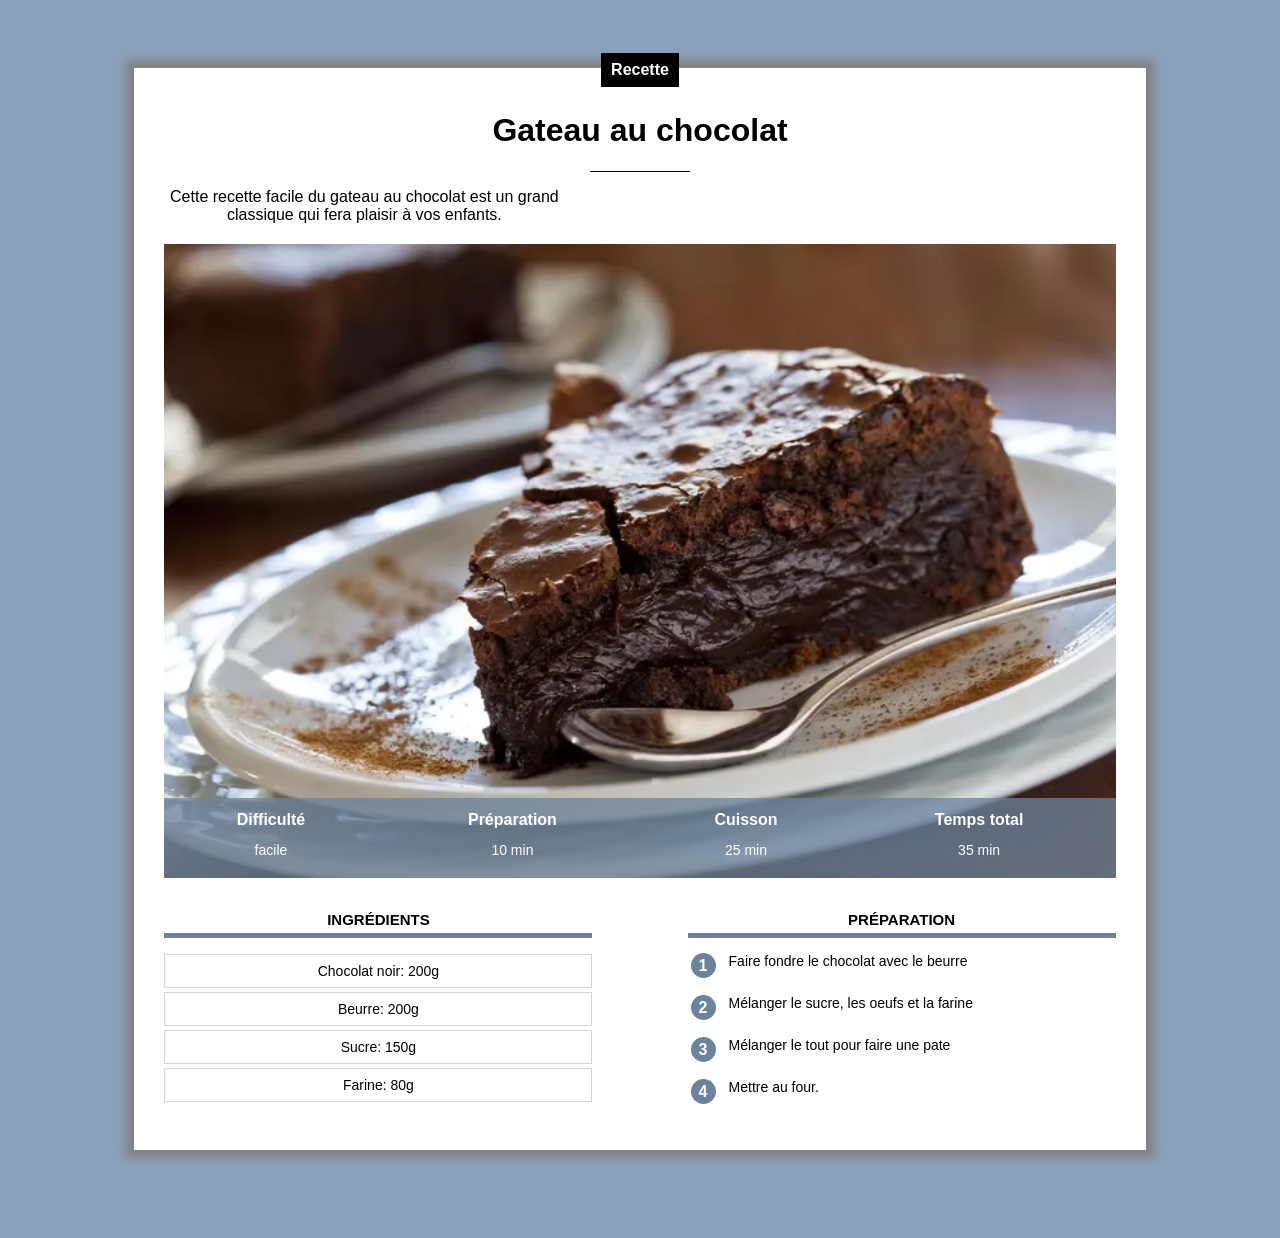
==== index.html @ 6d66e081 "Add files via upload" ====
<!doctype html>
<html lang="fr">
<head>
  <meta charset="utf-8">
  <title>Gateau au chocolat</title>
  <link rel="stylesheet" href="Gateau_au_chocolat.css">
  <script src="script.js"></script>
</head>
<body>

        <div class="contenue">
            
            <div class="centre">
                <p  class="categorie">Recette</p>
            </div>

            <h1>Gateau au chocolat</h1>

            <div class="separateur"> </div>
            
            <div>

                <p class="description">Cette recette facile du gateau au chocolat est un grand classique qui fera plaisir à vos enfants.</p>

            </div>

            <div class="info">
                <img class="centre_image" src="gateau.jpg">
                
                <table class="info" >

                    
                    <tr>
                        <th>Difficulté</th>
                        <th>Préparation</th>
                        <th>Cuisson</th>
                        <th>Temps total</th>
                    </tr>
                
                
                    <tr>
                        <td>facile</td>
                        <td>10 min</td>
                        <td>25 min</td>
                        <td>35 min</td>
                    </tr>
                    
                </table>
            </div>

            <div>

                <div class="colonne1 colonne">

                    <h2>Ingrédients</h2>

                    <div class="menu">
                        <p>Chocolat noir: 200g</p>
                        <p>Beurre: 200g</p>
                        <p>Sucre: 150g</p>
                        <p>Farine: 80g</p>
                    </div>
                </div>

                <div class="colonne2 colonne">

                    <h2>Préparation</h2>
                    
                    <table class="preparation">

                        <tr><td> <p class="numero">1</p> </td> <td class="preparation_etape">Faire fondre le chocolat avec le beurre</td></tr>
                        <tr><td> <p class="numero">2</p> </td> <td class="preparation_etape">Mélanger le sucre, les oeufs et la farine</td></tr>
                        <tr><td> <p class="numero">3</p> </td> <td class="preparation_etape">Mélanger le tout pour faire une pate</td></tr>
                        <tr><td> <p class="numero">4</p> </td> <td class="preparation_etape">Mettre au four.</td></tr>
                    </table>
                
                </div>
            </div>
        </div>

</body>
</html>
---- Gateau_au_chocolat.css ----
*
{
    overflow: auto;
}

body
{
    background-color:#8BA1BB;
    font-family: Arial;
}

p.categorie
{
    background-color: #000;
    color: white;
    display: inline-block;
    
    margin-top: -15px;
    margin-bottom: 0;
    padding: 8px 10px;
    font-weight: bold;
    font-size: 16px;


}

div.centre
{
    text-align: center;
    margin-bottom: 0px;
    margin-top: 0px;
    overflow: visible;
}


.contenue
{
    background-color: white;
    margin: 60px 10% 80px 10%;
    padding: 0px 30px 30px 30px;
    min-width: 350px;
    box-shadow: 0px 0px 10px 8px grey;
    overflow: visible;
}

h1
{
    text-align: center;
}

.description
{
    text-align: center;
    max-width: 400px;
    display: inline-block;
}

.separateur
{
    background-color: black;
    max-width: 100px;  
    height: 1px;
    margin-left: auto;
    margin-right: auto; 
    
}
.centre_image
{
    text-align: center;
    width: 100%;
    display: block;
    object-fit: cover;
    min-height: 200px;
    background-color: lightblue;
}

div.info
{
    position: relative;
}
table.info
{
    position: absolute;
    bottom: 0;
    width: 100%;
    color: white;
    background-color: #6C829DC0;
    height: 80px;
}

table.info td
{
    text-align: center;
    font-size: 14px;
    vertical-align: top;
}

table.info th
{
    font-size: 16px;
}

div.colonne
{
    width: 45%;
    margin-top: 20px;
}

div.colonne h2
{
    text-align: center;
    text-transform: uppercase;
    font-size: 15px;
    border-bottom: 5px solid #6C829D;
    padding-bottom: 5px;
}

div.colonne1
{
    display: inline-block;
    margin-right: 10%;
}

div.colonne2
{
    float: right;
}

div.menu p
{
    border: 1px solid lightgray;
    text-align: center;
    font-size: 14px;
    padding: 8px 0;
    margin-top: 4px;
    margin-bottom: 0%;
}

table.preparation p.numero
{
    background-color: #6C829D;
    color: white;
    width: 25px;
    height: 25px;
    text-align: center;
    font-size: bold;
    font-weight: bold;
    padding-top: 4px;
    box-sizing: border-box;
    border-radius: 50%;
    margin: 0;
   
}
table.preparation td
{
    vertical-align: top;

}

table.preparation td.preparation_etape
{
    font-size: 14px;
    padding-left: 10px;
    padding-bottom: 10px;

}
table.preparation tr{
    height: 40px;
}
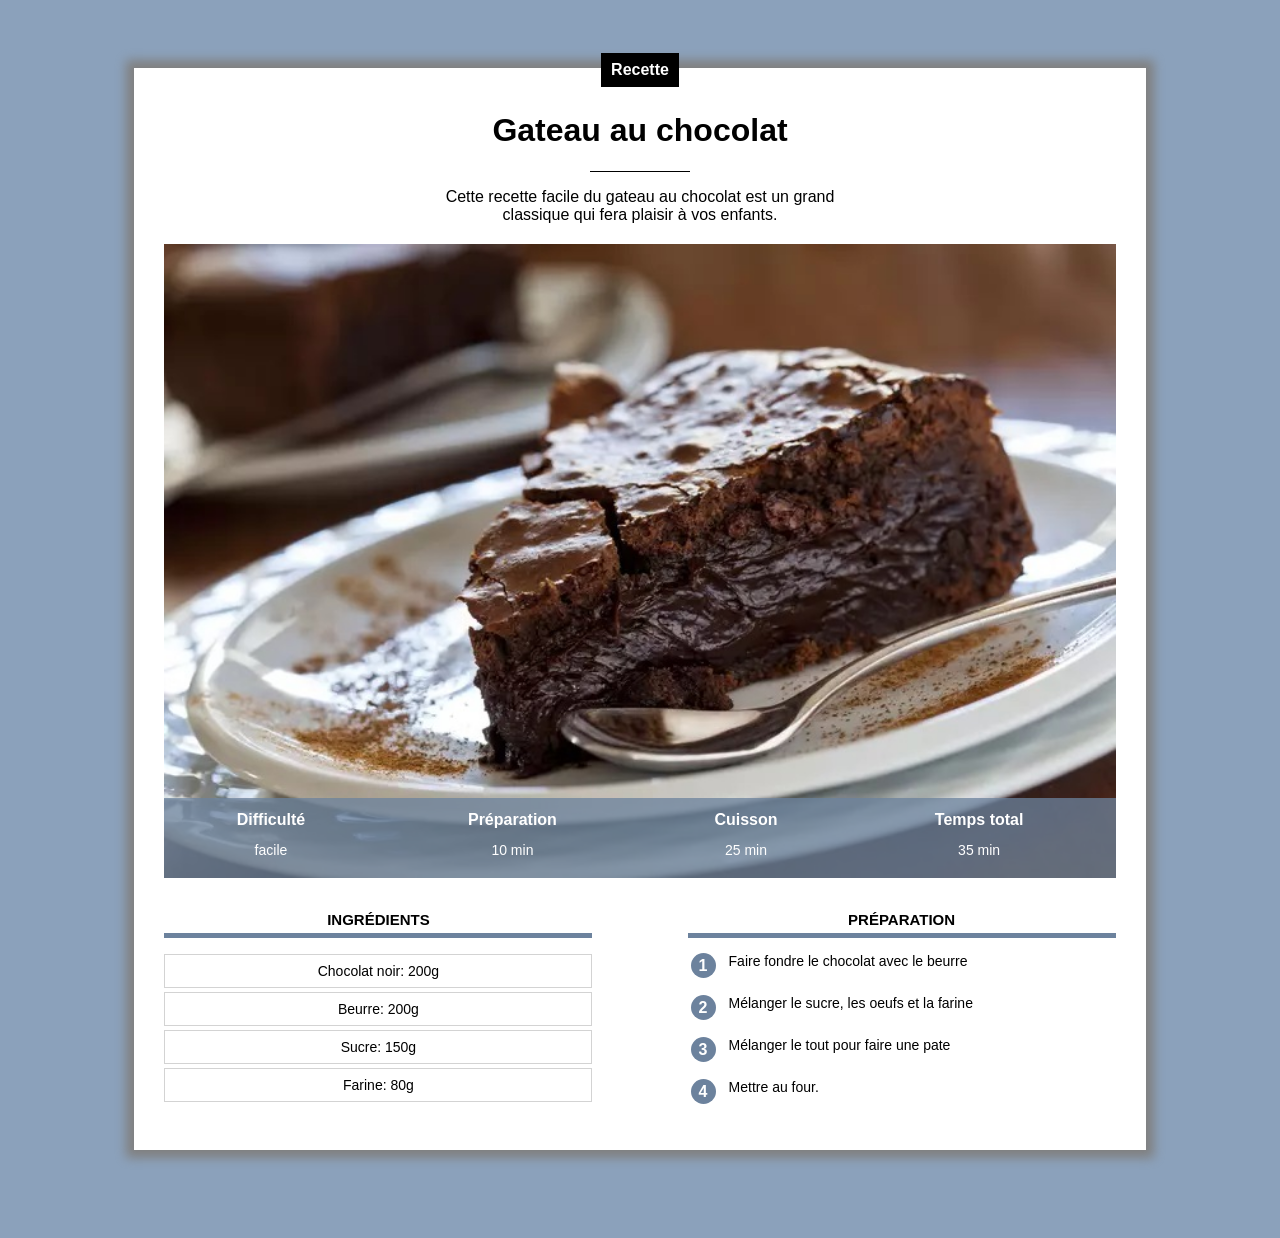
==== commit bb910ebe: "Add files via upload" ====
--- a/index.html
+++ b/index.html
@@ -18,7 +18,7 @@
 
             <div class="separateur"> </div>
             
-            <div>
+            <div class="centre">
 
                 <p class="description">Cette recette facile du gateau au chocolat est un grand classique qui fera plaisir à vos enfants.</p>
 
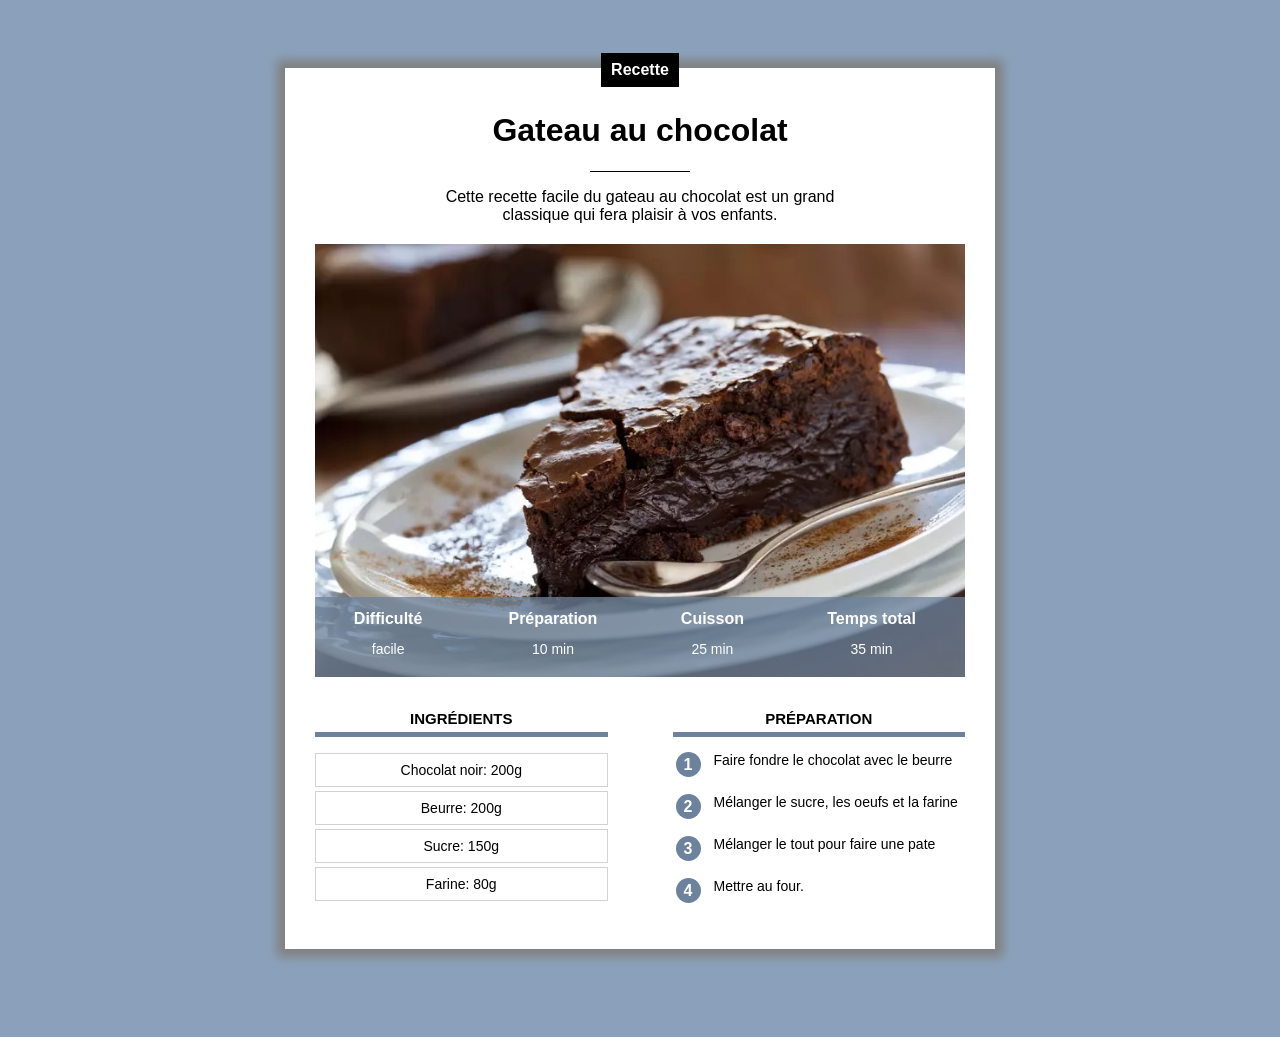
==== commit 39e4a8f0: "Add files via upload" ====
--- a/index.html
+++ b/index.html
@@ -3,7 +3,8 @@
 <head>
   <meta charset="utf-8">
   <title>Gateau au chocolat</title>
-  <link rel="stylesheet" href="Gateau_au_chocolat.css">
+  <meta name="viewport" content="width=device-width, initial-scale=1.0"> 
+  <link rel="stylesheet" href="Gateau_au_chocolat_resp.css">
   <script src="script.js"></script>
 </head>
 <body>
--- a/Gateau_au_chocolat_resp.css
+++ b/Gateau_au_chocolat_resp.css
@@ -0,0 +1,237 @@
+*
+{
+    overflow: auto;
+}
+
+body
+{
+    background-color:#8BA1BB;
+    font-family: Arial;
+}
+
+p.categorie
+{
+    background-color: #000;
+    color: white;
+    display: inline-block;
+    
+    margin-top: -15px;
+    margin-bottom: 0;
+    padding: 8px 10px;
+    font-weight: bold;
+    font-size: 16px;
+
+
+}
+
+div.centre
+{
+    text-align: center;
+    margin-bottom: 0px;
+    margin-top: 0px;
+    overflow: visible;
+}
+
+
+div.contenue
+{
+    background-color: white;
+    margin: 40px 8px 80px 8px;
+    padding: 8px 8px 20px 8px;
+    /*min-width: 350px;*/
+    box-shadow: 0px 0px 10px 8px grey;
+    overflow: visible;
+}
+
+h1
+{
+    text-align: center;
+}
+
+p.description
+{
+    text-align: center;
+    max-width: 400px;
+    display: inline-block;
+        
+}
+
+.separateur
+{
+    background-color: black;
+    max-width: 100px;  
+    height: 1px;
+    margin-left: auto;
+    margin-right: auto; 
+    
+}
+.centre_image
+{
+    text-align: center;
+    width: 100%;
+    display: block;
+    object-fit: cover;
+    min-height: 200px;
+    background-color: lightblue;
+}
+
+div.info
+{
+    position: relative;
+}
+table.info
+{
+    position: absolute;
+    bottom: 0;
+    width: 100%;
+    color: white;
+    background-color: #6C829DC0;
+    height: 50px;
+}
+
+table.info td
+{
+    text-align: center;
+    font-size: 12px;
+    vertical-align: top;
+}
+
+table.info th
+{
+    font-size: 14px;
+}
+
+div.colonne
+{
+    width: 100%;
+    margin-top: 20px;
+}
+
+div.colonne h2
+{
+    text-align: center;
+    text-transform: uppercase;
+    font-size: 15px;
+    border-bottom: 5px solid #6C829D;
+    padding-bottom: 5px;
+}
+
+div.colonne1
+{
+    display: inline-block;
+    margin-right: 10%;
+}
+
+
+div.menu p
+{
+    border: 1px solid lightgray;
+    text-align: center;
+    font-size: 14px;
+    padding: 8px 0;
+    margin-top: 4px;
+    margin-bottom: 0%;
+}
+
+table.preparation p.numero
+{
+    background-color: #6C829D;
+    color: white;
+    width: 25px;
+    height: 25px;
+    text-align: center;
+    font-size: bold;
+    font-weight: bold;
+    padding-top: 4px;
+    box-sizing: border-box;
+    border-radius: 50%;
+    margin: 0;
+   
+}
+table.preparation td
+{
+    vertical-align: top;
+
+}
+
+table.preparation td.preparation_etape
+{
+    font-size: 14px;
+    padding-left: 10px;
+    padding-bottom: 10px;
+
+}
+table.preparation tr{
+    height: 40px;
+}
+
+/*styles pour ordinateur*/
+@media only screen and (min-width: 768px) 
+{
+
+    div.contenue
+
+    {
+        margin: 60px 10% 80px 10%;
+        padding: 0px 30px 30px 30px;
+        min-width: 350px;
+    }
+
+    table.info
+
+    {
+        height: 80px;
+    }
+
+    table.info td
+    {
+       
+        font-size: 14px;
+        
+    }
+
+    table.info th
+    {
+        font-size: 16px;
+    }
+
+    div.colonne
+    {
+        width: 45%;
+        margin-top: 20px;
+    }
+
+    div.colonne h2
+    {
+        text-align: center;
+        text-transform: uppercase;
+        font-size: 15px;
+        border-bottom: 5px solid #6C829D;
+        padding-bottom: 5px;
+        }
+
+    div.colonne1
+    {
+        display: inline-block;
+        margin-right: 10%;
+    }
+
+    div.colonne2
+    {
+        float: right;
+    }
+
+}
+
+@media only screen and (min-width: 900px)
+{
+    div.contenue
+
+    {
+        margin-left: auto;
+        margin-right: auto;
+        width: 650px;
+    }
+
+}
+
